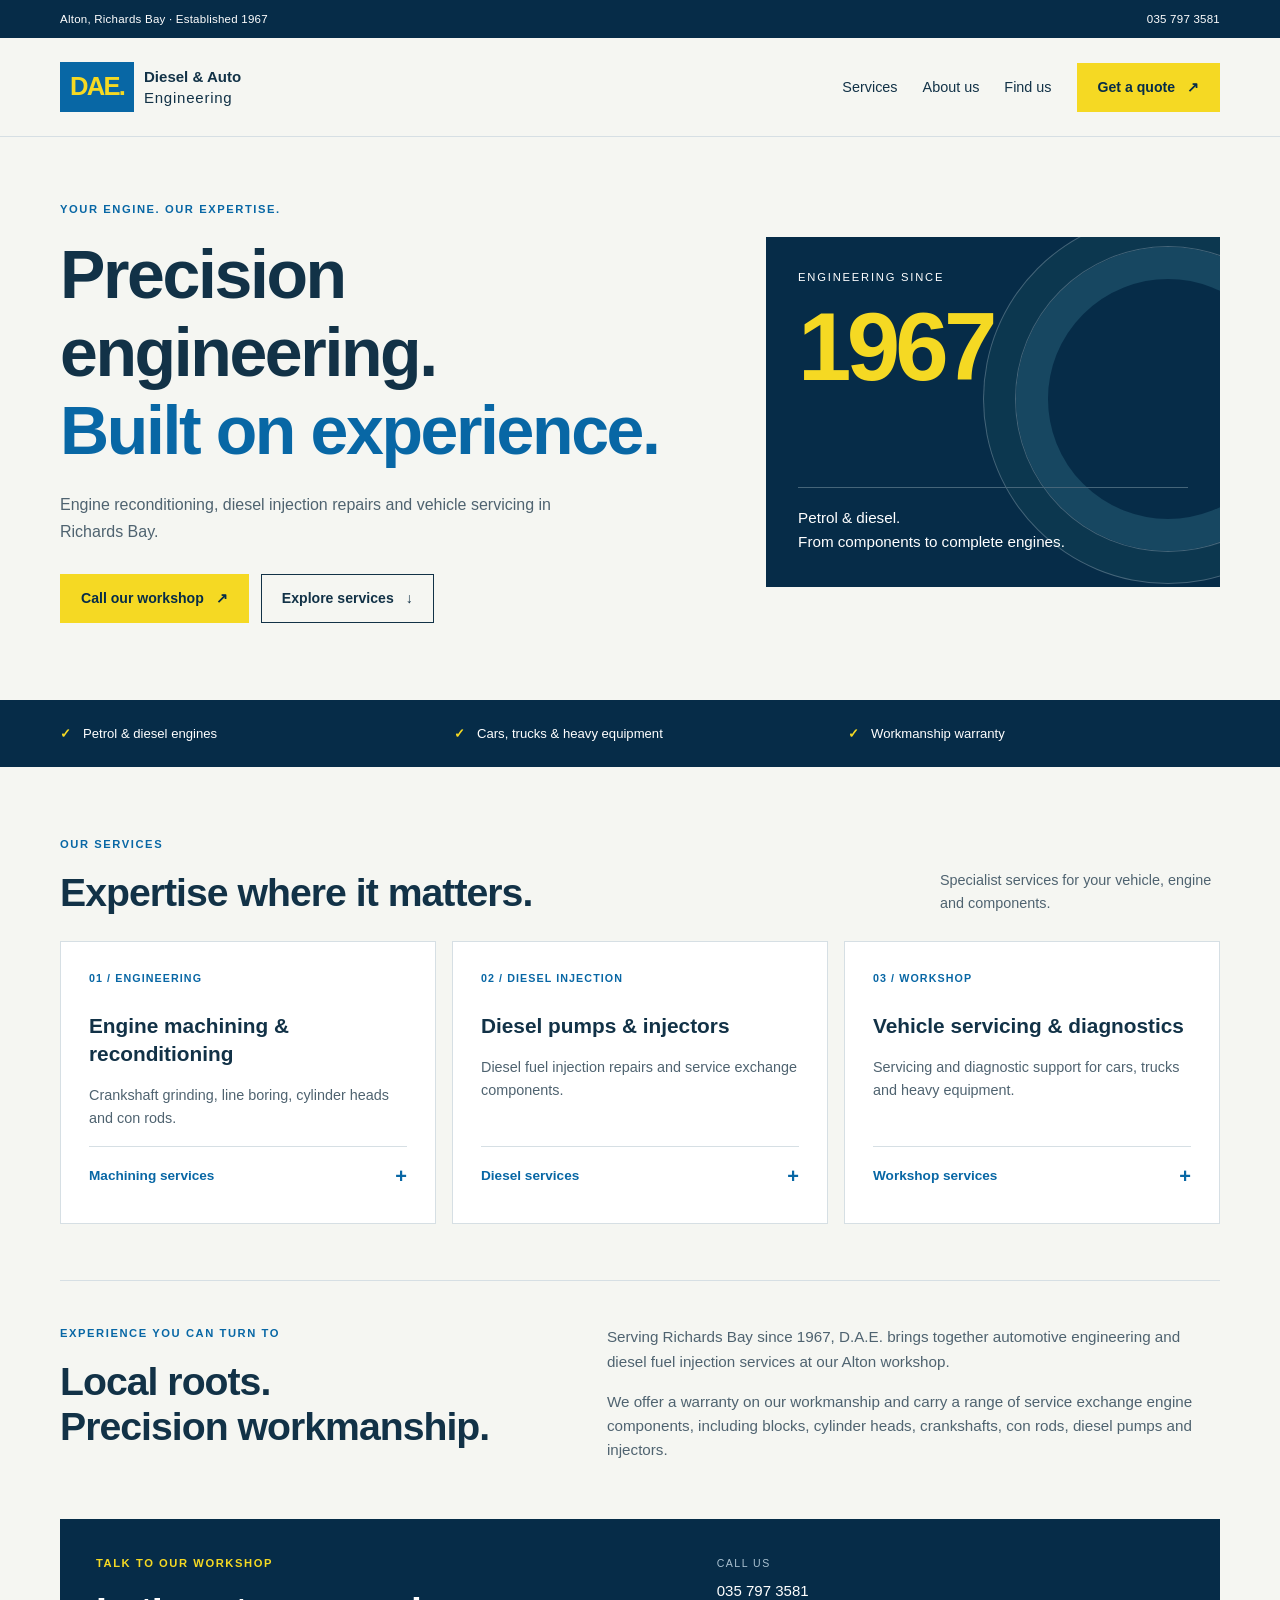
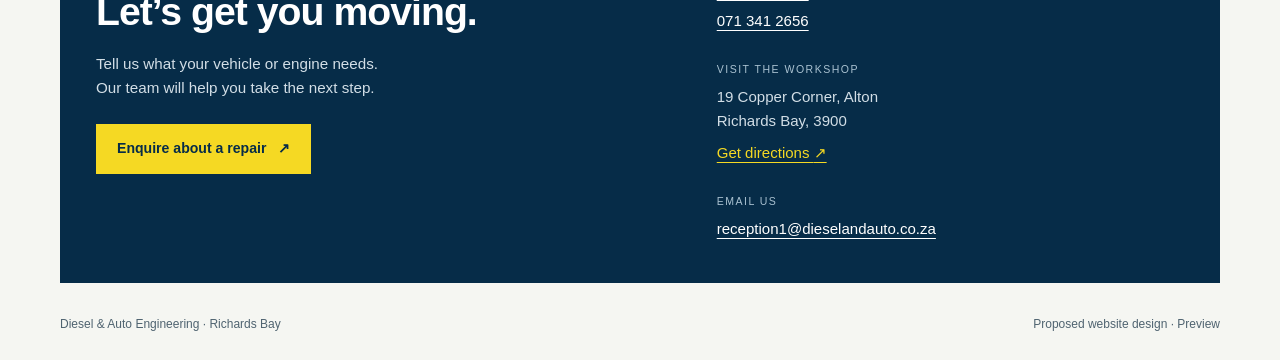
==== index.html @ 2332ab9b "Build mobile-first Diesel and Auto Engineering preview" ====
<!doctype html>
<html lang="en-ZA">
<head>
  <meta charset="utf-8">
  <meta name="viewport" content="width=device-width, initial-scale=1">
  <meta name="theme-color" content="#062c48">
  <meta name="description" content="Diesel & Auto Engineering in Richards Bay. Engine reconditioning, precision machining, diesel pump and injector repairs, and vehicle servicing.">
  <title>Diesel & Auto Engineering | Richards Bay</title>
  <link rel="icon" href="favicon.svg" type="image/svg+xml">
  <link rel="stylesheet" href="styles.css">
</head>
<body>
  <a class="skip-link" href="#main">Skip to content</a>
  <div class="topbar"><div class="container topbar-inner"><span>Alton, Richards Bay · Established 1967</span><a href="tel:+27357973581">035 797 3581</a></div></div>
  <header class="site-header"><div class="container header-inner">
    <a class="brand" href="#" aria-label="Diesel and Auto Engineering homepage"><span class="monogram">DAE.</span><span class="brand-name">Diesel &amp; Auto<span>Engineering</span></span></a>
    <button class="menu-toggle" type="button" aria-expanded="false" aria-controls="navigation">Menu <span aria-hidden="true">☰</span></button>
    <nav id="navigation" class="navigation" aria-label="Main navigation"><a href="#services">Services</a><a href="#about">About us</a><a href="#contact">Find us</a><a class="button" href="mailto:reception1@dieselandauto.co.za?subject=Website%20quote%20enquiry">Get a quote <span aria-hidden="true">↗</span></a></nav>
  </div></header>
  <main id="main">
    <section class="hero container" aria-labelledby="hero-title"><div class="hero-copy"><p class="eyebrow">Your engine. Our expertise.</p><h1 id="hero-title">Precision engineering.<br><span>Built on experience.</span></h1><p class="lead">Engine reconditioning, diesel injection repairs and vehicle servicing in Richards Bay.</p><div class="actions"><a class="button" href="tel:+27357973581">Call our workshop <span aria-hidden="true">↗</span></a><a class="button button-outline" href="#services">Explore services <span aria-hidden="true">↓</span></a></div></div><div class="heritage"><div class="heritage-top"><p class="heritage-label">Engineering since</p><p class="heritage-year">1967</p></div><p class="heritage-caption">Petrol &amp; diesel.<br>From components to complete engines.</p></div></section>
    <div class="trust-strip"><ul class="container trust-list"><li><span aria-hidden="true">✓</span> Petrol &amp; diesel engines</li><li><span aria-hidden="true">✓</span> Cars, trucks &amp; heavy equipment</li><li><span aria-hidden="true">✓</span> Workmanship warranty</li></ul></div>
    <section class="services container" id="services" aria-labelledby="services-title"><div class="section-heading"><div><p class="eyebrow">Our services</p><h2 id="services-title">Expertise where it matters.</h2></div><p>Specialist services for your vehicle, engine and components.</p></div><div class="service-grid">
      <article class="service-card"><span class="service-number" aria-hidden="true">01 / ENGINEERING</span><h3>Engine machining &amp; reconditioning</h3><p>Crankshaft grinding, line boring, cylinder heads and con rods.</p><details><summary>Machining services <span aria-hidden="true">+</span></summary><ul><li>Crankshaft grinding and line boring</li><li>Cylinder head and con rod reconditioning</li><li>Surface grinding</li><li>Crack detection and pressure testing</li><li>Aluminium welding</li></ul></details></article>
      <article class="service-card"><span class="service-number" aria-hidden="true">02 / DIESEL INJECTION</span><h3>Diesel pumps &amp; injectors</h3><p>Diesel fuel injection repairs and service exchange components.</p><details><summary>Diesel services <span aria-hidden="true">+</span></summary><p>Speak to our workshop about diesel pump and injector repairs, and availability of service exchange components.</p></details></article>
      <article class="service-card"><span class="service-number" aria-hidden="true">03 / WORKSHOP</span><h3>Vehicle servicing &amp; diagnostics</h3><p>Servicing and diagnostic support for cars, trucks and heavy equipment.</p><details><summary>Workshop services <span aria-hidden="true">+</span></summary><p>Contact the workshop to discuss your vehicle, diagnostic needs and the work required.</p></details></article>
    </div></section>
    <section class="about container" id="about" aria-labelledby="about-title"><div><p class="eyebrow">Experience you can turn to</p><h2 id="about-title">Local roots.<br>Precision workmanship.</h2></div><div><p>Serving Richards Bay since 1967, D.A.E. brings together automotive engineering and diesel fuel injection services at our Alton workshop.</p><p>We offer a warranty on our workmanship and carry a range of service exchange engine components, including blocks, cylinder heads, crankshafts, con rods, diesel pumps and injectors.</p></div></section>
    <section class="contact-section container" id="contact" aria-labelledby="contact-title"><div class="contact-panel"><div><p class="eyebrow">Talk to our workshop</p><h2 id="contact-title">Let’s get you moving.</h2><p>Tell us what your vehicle or engine needs.<br>Our team will help you take the next step.</p><div class="actions"><a class="button" href="mailto:reception1@dieselandauto.co.za?subject=Website%20repair%20enquiry">Enquire about a repair <span aria-hidden="true">↗</span></a></div></div><address><div><span class="contact-label">Call us</span><a href="tel:+27357973581">035 797 3581</a><a href="tel:+27713412656">071 341 2656</a></div><div><span class="contact-label">Visit the workshop</span><p>19 Copper Corner, Alton<br>Richards Bay, 3900</p><a class="directions" href="https://maps.app.goo.gl/DDSWvaGtreuxopzLA" target="_blank" rel="noopener noreferrer">Get directions <span aria-hidden="true">↗</span></a></div><div><span class="contact-label">Email us</span><a class="email" href="mailto:reception1@dieselandauto.co.za">reception1@dieselandauto.co.za</a></div></address></div></section>
  </main>
  <footer class="container"><p>Diesel &amp; Auto Engineering · Richards Bay</p><p class="preview-note">Proposed website design · Preview</p></footer>
  <script src="script.js" defer></script>
</body>
</html>
---- styles.css ----
:root{color-scheme:light;--navy:#062c48;--blue:#0867a5;--yellow:#f5d923;--paper:#f5f6f2;--ink:#123247;--line:#d6dfe4;--muted:#4f6370;font-family:Arial,Helvetica,sans-serif;color:var(--ink);background:var(--paper);font-size:16px;line-height:1.6;scroll-padding-top:24px}
*{box-sizing:border-box}body{margin:0}a{color:inherit;text-underline-offset:4px}button{font:inherit}h1,h2,h3,p{margin:0}h1,h2,h3{line-height:1.15}h1{font-size:clamp(2.2rem,6.2vw,4.25rem);letter-spacing:-.035em;overflow-wrap:normal}h2{font-size:clamp(1.75rem,4vw,2.45rem);letter-spacing:-.025em}h3{font-size:1.3rem;line-height:1.35}a,button,summary{-webkit-tap-highlight-color:transparent}a:focus-visible,button:focus-visible,summary:focus-visible{outline:3px solid var(--blue);outline-offset:5px}.container{width:min(100% - 40px,1160px);margin-inline:auto}.skip-link{position:absolute;z-index:10;top:10px;left:10px;background:white;padding:10px 16px;transform:translateY(-200%)}.skip-link:focus{transform:none}.topbar{background:var(--navy);color:white;font-size:.72rem;letter-spacing:.02em}.topbar-inner{display:flex;flex-wrap:wrap;gap:4px 18px;justify-content:space-between;padding-block:10px}.topbar a{text-decoration:none;white-space:nowrap}.header-inner{display:flex;flex-wrap:wrap;gap:18px;align-items:center;justify-content:space-between;padding-block:20px}.site-header{border-bottom:1px solid var(--line)}.brand{display:flex;align-items:center;gap:10px;text-decoration:none;min-width:0}.monogram{background:var(--blue);color:var(--yellow);font-size:1.6rem;font-weight:800;letter-spacing:-.07em;padding:8px 10px;line-height:1.3}.brand-name{font-size:.85rem;font-weight:700;line-height:1.4}.brand-name span{display:block;font-weight:400;letter-spacing:.05em}.menu-toggle{display:flex;gap:8px;align-items:center;justify-content:center;border:1px solid var(--line);background:transparent;color:var(--ink);padding:10px 12px;min-height:44px;font-size:.85rem;cursor:pointer}.navigation{display:flex;width:100%;flex-direction:column;gap:8px}.navigation a:not(.button){padding:8px 0;min-height:44px;text-decoration:none;font-size:.9rem}.js .navigation{display:none}.js .navigation.is-open{display:flex}.button{display:inline-flex;justify-content:center;align-items:center;gap:12px;min-height:48px;padding:13px 20px;border:1px solid transparent;background:var(--yellow);color:var(--navy);font-size:.88rem;font-weight:700;text-decoration:none;line-height:1.5;text-align:center;white-space:normal}.button:hover{background:#ffe852}.button-outline{background:transparent;border-color:var(--ink);color:var(--ink)}.button-outline:hover{background:#e6edf1}.actions{display:flex;flex-direction:column;gap:12px;align-items:stretch}.hero{display:grid;gap:32px;padding-block:38px}.hero-copy,.heritage,.service-card,.about>div,.contact-panel>div,address{min-width:0}.eyebrow{font-size:.7rem;font-weight:700;letter-spacing:.14em;text-transform:uppercase;color:var(--blue);margin-bottom:16px}.hero h1 span{color:var(--blue)}.lead{font-size:1rem;line-height:1.7;color:var(--muted);margin-block:22px 28px;max-width:500px}.heritage{background:var(--navy);color:white;padding:28px;position:relative;isolation:isolate;overflow:hidden;display:flex;flex-direction:column;justify-content:space-between;gap:28px;min-height:250px}.heritage::before{content:'';position:absolute;z-index:-1;width:240px;height:240px;border:32px solid #174761;border-radius:50%;right:-100px;top:10px;box-shadow:0 0 0 1px #456579,0 0 0 32px #0c374f,0 0 0 33px #456579}.heritage-label{font-size:.7rem;letter-spacing:.16em;text-transform:uppercase}.heritage-year{font-size:4.7rem;line-height:1.1;font-weight:800;letter-spacing:-.05em;color:var(--yellow);margin-top:7px}.heritage-caption{padding-top:18px;border-top:1px solid #456579;line-height:1.6;font-size:.95rem}.trust-strip{background:var(--navy);color:white}.trust-list{list-style:none;display:grid;gap:14px;padding:22px 0;font-size:.82rem}.trust-list li{display:flex;gap:12px;align-items:start}.trust-list span{color:var(--yellow);font-weight:700}.services{padding-block:40px}.section-heading{display:grid;gap:16px;margin-bottom:26px}.section-heading>p{color:var(--muted);font-size:.9rem;max-width:290px}.service-grid{display:grid;gap:16px}.service-card{background:#fff;border:1px solid var(--line);padding:25px;display:flex;flex-direction:column;align-items:start;gap:16px}.service-number{font-size:.67rem;letter-spacing:.1em;color:var(--blue);font-weight:700;margin-bottom:9px}.service-card>p{font-size:.9rem;color:var(--muted)}details{width:100%;margin-top:auto;border-top:1px solid var(--line)}summary{display:flex;justify-content:space-between;gap:12px;align-items:center;list-style:none;cursor:pointer;min-height:48px;padding-top:10px;color:var(--blue);font-size:.85rem;font-weight:700}summary::-webkit-details-marker{display:none}summary span{font-size:1.25rem;flex:none}details[open] summary span{transform:rotate(45deg)}details p,details ul{font-size:.87rem;color:var(--muted);padding-top:12px}details ul{padding-left:18px;margin:0}details li+li{margin-top:5px}.about{display:grid;gap:22px;border-top:1px solid var(--line);padding-block:36px 44px}.about p:not(.eyebrow){color:var(--muted);font-size:.95rem}.about p+p{margin-top:16px}.contact-section{padding-bottom:32px}.contact-panel{background:var(--navy);color:white;padding:28px;display:grid;gap:34px}.contact-panel .eyebrow{color:var(--yellow)}.contact-panel>div>p:not(.eyebrow){color:#d2dee6;margin-block:18px 24px;font-size:.95rem}.contact-panel address{font-style:normal;display:grid;gap:22px}.contact-panel address a{display:block;max-width:100%;font-size:.94rem;min-height:30px}.contact-label{display:block;text-transform:uppercase;font-size:.66rem;letter-spacing:.14em;color:#aac2d1;margin-bottom:7px}.contact-panel address p{font-size:.94rem;color:#d2dee6}.directions{color:var(--yellow);margin-top:8px}.email{overflow-wrap:anywhere}.contact-panel a:focus-visible{outline-color:var(--yellow)}footer{display:flex;flex-direction:column;gap:8px;padding-bottom:26px;font-size:.75rem;color:var(--muted)}
@media(min-width:420px){.actions{flex-direction:row;flex-wrap:wrap;align-items:start}.brand-name{font-size:.94rem}.heritage{min-height:290px}}
@media(min-width:640px){.container{width:min(100% - 64px,1160px)}.header-inner{padding-block:24px}.hero{padding-block:52px;gap:36px}.trust-list{grid-template-columns:repeat(3,minmax(0,1fr));gap:22px;padding-block:23px}.service-grid{grid-template-columns:repeat(2,minmax(0,1fr))}.service-card:last-child{grid-column:1/-1}.section-heading{grid-template-columns:minmax(0,1fr) minmax(0,280px);align-items:end;gap:28px}.about{grid-template-columns:minmax(0,1fr) minmax(0,1.2fr);gap:36px}.contact-panel{padding:36px}.contact-panel address{grid-template-columns:repeat(2,minmax(0,1fr))}.contact-panel address>div:last-child{grid-column:1/-1}footer{flex-direction:row;justify-content:space-between}}
@media(min-width:900px){.menu-toggle{display:none}.navigation,.js .navigation{display:flex;flex-direction:row;width:auto;align-items:center;gap:25px}.navigation a:not(.button){display:flex;align-items:center}.hero{grid-template-columns:minmax(0,1.45fr) minmax(0,1fr);align-items:center;padding-block:64px;gap:48px}.heritage{min-height:350px;padding:32px}.heritage-year{font-size:6rem}.service-grid{grid-template-columns:repeat(3,minmax(0,1fr))}.service-card:last-child{grid-column:auto}.services{padding-block:56px}.service-card{padding:28px}.contact-panel{grid-template-columns:minmax(0,1.2fr) minmax(0,1fr);align-items:start;gap:60px}.contact-panel address{grid-template-columns:1fr}.contact-panel address>div:last-child{grid-column:auto}.about{padding-block:44px 56px}}
@media(prefers-reduced-motion:no-preference){html{scroll-behavior:smooth}}
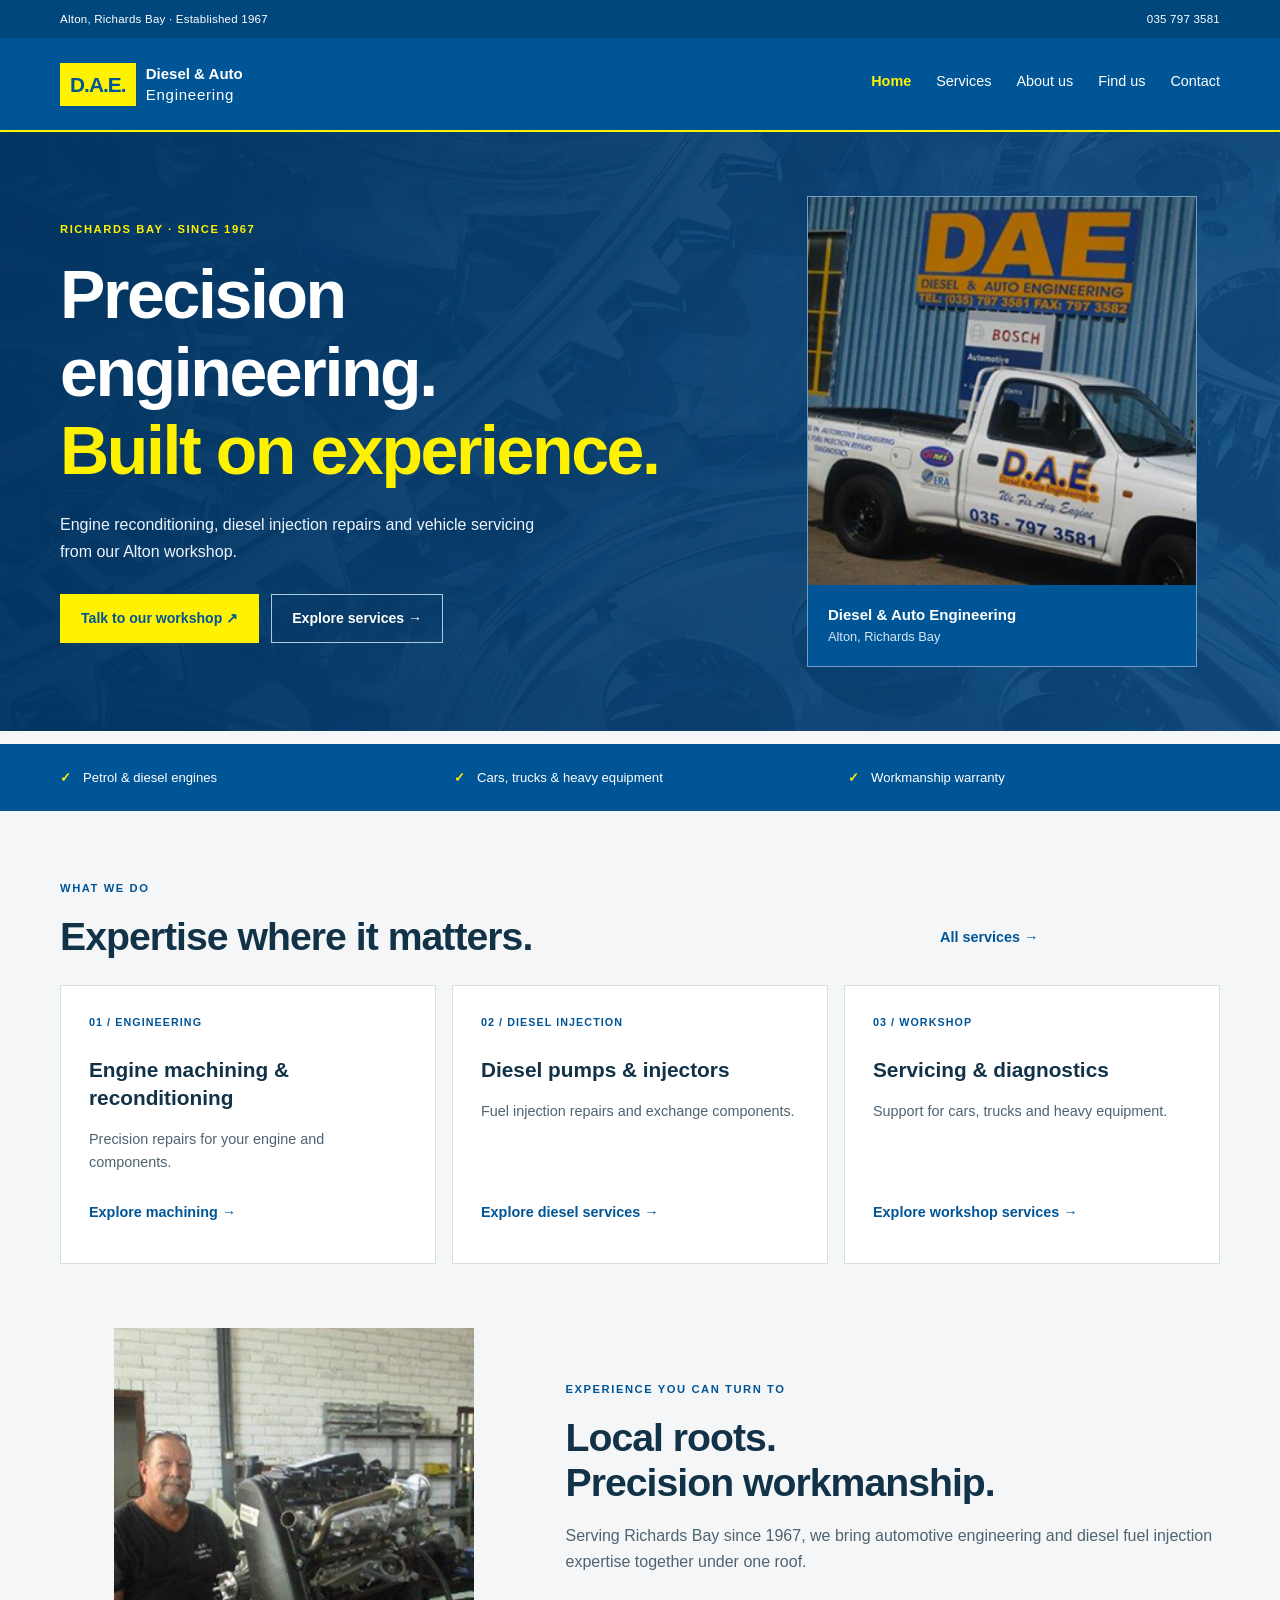
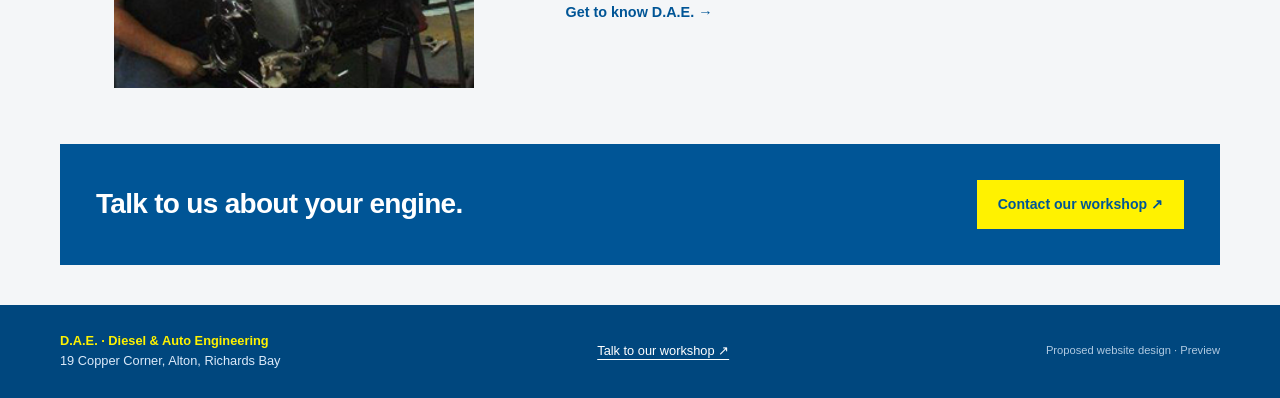
==== commit 86386beb: "Add separate pages and original DAE branding" ====
--- a/index.html
+++ b/index.html
@@ -1,34 +1 @@
-<!doctype html>
-<html lang="en-ZA">
-<head>
-  <meta charset="utf-8">
-  <meta name="viewport" content="width=device-width, initial-scale=1">
-  <meta name="theme-color" content="#062c48">
-  <meta name="description" content="Diesel & Auto Engineering in Richards Bay. Engine reconditioning, precision machining, diesel pump and injector repairs, and vehicle servicing.">
-  <title>Diesel & Auto Engineering | Richards Bay</title>
-  <link rel="icon" href="favicon.svg" type="image/svg+xml">
-  <link rel="stylesheet" href="styles.css">
-</head>
-<body>
-  <a class="skip-link" href="#main">Skip to content</a>
-  <div class="topbar"><div class="container topbar-inner"><span>Alton, Richards Bay · Established 1967</span><a href="tel:+27357973581">035 797 3581</a></div></div>
-  <header class="site-header"><div class="container header-inner">
-    <a class="brand" href="#" aria-label="Diesel and Auto Engineering homepage"><span class="monogram">DAE.</span><span class="brand-name">Diesel &amp; Auto<span>Engineering</span></span></a>
-    <button class="menu-toggle" type="button" aria-expanded="false" aria-controls="navigation">Menu <span aria-hidden="true">☰</span></button>
-    <nav id="navigation" class="navigation" aria-label="Main navigation"><a href="#services">Services</a><a href="#about">About us</a><a href="#contact">Find us</a><a class="button" href="mailto:reception1@dieselandauto.co.za?subject=Website%20quote%20enquiry">Get a quote <span aria-hidden="true">↗</span></a></nav>
-  </div></header>
-  <main id="main">
-    <section class="hero container" aria-labelledby="hero-title"><div class="hero-copy"><p class="eyebrow">Your engine. Our expertise.</p><h1 id="hero-title">Precision engineering.<br><span>Built on experience.</span></h1><p class="lead">Engine reconditioning, diesel injection repairs and vehicle servicing in Richards Bay.</p><div class="actions"><a class="button" href="tel:+27357973581">Call our workshop <span aria-hidden="true">↗</span></a><a class="button button-outline" href="#services">Explore services <span aria-hidden="true">↓</span></a></div></div><div class="heritage"><div class="heritage-top"><p class="heritage-label">Engineering since</p><p class="heritage-year">1967</p></div><p class="heritage-caption">Petrol &amp; diesel.<br>From components to complete engines.</p></div></section>
-    <div class="trust-strip"><ul class="container trust-list"><li><span aria-hidden="true">✓</span> Petrol &amp; diesel engines</li><li><span aria-hidden="true">✓</span> Cars, trucks &amp; heavy equipment</li><li><span aria-hidden="true">✓</span> Workmanship warranty</li></ul></div>
-    <section class="services container" id="services" aria-labelledby="services-title"><div class="section-heading"><div><p class="eyebrow">Our services</p><h2 id="services-title">Expertise where it matters.</h2></div><p>Specialist services for your vehicle, engine and components.</p></div><div class="service-grid">
-      <article class="service-card"><span class="service-number" aria-hidden="true">01 / ENGINEERING</span><h3>Engine machining &amp; reconditioning</h3><p>Crankshaft grinding, line boring, cylinder heads and con rods.</p><details><summary>Machining services <span aria-hidden="true">+</span></summary><ul><li>Crankshaft grinding and line boring</li><li>Cylinder head and con rod reconditioning</li><li>Surface grinding</li><li>Crack detection and pressure testing</li><li>Aluminium welding</li></ul></details></article>
-      <article class="service-card"><span class="service-number" aria-hidden="true">02 / DIESEL INJECTION</span><h3>Diesel pumps &amp; injectors</h3><p>Diesel fuel injection repairs and service exchange components.</p><details><summary>Diesel services <span aria-hidden="true">+</span></summary><p>Speak to our workshop about diesel pump and injector repairs, and availability of service exchange components.</p></details></article>
-      <article class="service-card"><span class="service-number" aria-hidden="true">03 / WORKSHOP</span><h3>Vehicle servicing &amp; diagnostics</h3><p>Servicing and diagnostic support for cars, trucks and heavy equipment.</p><details><summary>Workshop services <span aria-hidden="true">+</span></summary><p>Contact the workshop to discuss your vehicle, diagnostic needs and the work required.</p></details></article>
-    </div></section>
-    <section class="about container" id="about" aria-labelledby="about-title"><div><p class="eyebrow">Experience you can turn to</p><h2 id="about-title">Local roots.<br>Precision workmanship.</h2></div><div><p>Serving Richards Bay since 1967, D.A.E. brings together automotive engineering and diesel fuel injection services at our Alton workshop.</p><p>We offer a warranty on our workmanship and carry a range of service exchange engine components, including blocks, cylinder heads, crankshafts, con rods, diesel pumps and injectors.</p></div></section>
-    <section class="contact-section container" id="contact" aria-labelledby="contact-title"><div class="contact-panel"><div><p class="eyebrow">Talk to our workshop</p><h2 id="contact-title">Let’s get you moving.</h2><p>Tell us what your vehicle or engine needs.<br>Our team will help you take the next step.</p><div class="actions"><a class="button" href="mailto:reception1@dieselandauto.co.za?subject=Website%20repair%20enquiry">Enquire about a repair <span aria-hidden="true">↗</span></a></div></div><address><div><span class="contact-label">Call us</span><a href="tel:+27357973581">035 797 3581</a><a href="tel:+27713412656">071 341 2656</a></div><div><span class="contact-label">Visit the workshop</span><p>19 Copper Corner, Alton<br>Richards Bay, 3900</p><a class="directions" href="https://maps.app.goo.gl/DDSWvaGtreuxopzLA" target="_blank" rel="noopener noreferrer">Get directions <span aria-hidden="true">↗</span></a></div><div><span class="contact-label">Email us</span><a class="email" href="mailto:reception1@dieselandauto.co.za">reception1@dieselandauto.co.za</a></div></address></div></section>
-  </main>
-  <footer class="container"><p>Diesel &amp; Auto Engineering · Richards Bay</p><p class="preview-note">Proposed website design · Preview</p></footer>
-  <script src="script.js" defer></script>
-</body>
-</html>
+<!doctype html><html lang="en-ZA"><head><meta charset="utf-8"><meta name="viewport" content="width=device-width, initial-scale=1"><meta name="theme-color" content="#005596"><meta name="description" content="Home — Diesel & Auto Engineering, Alton, Richards Bay. Engine reconditioning and diesel specialists since 1967."><title>Home | D.A.E. Diesel & Auto Engineering</title><link rel="icon" href="favicon.svg" type="image/svg+xml"><link rel="stylesheet" href="styles.css"><script>document.documentElement.classList.add('js');</script></head><body><a class="skip-link" href="#main">Skip to content</a><div class="topbar"><div class="container topbar-inner"><span>Alton, Richards Bay · Established 1967</span><a href="tel:+27357973581">035 797 3581</a></div></div><header class="site-header"><div class="container header-inner"><a class="brand" href="index.html" aria-label="Diesel and Auto Engineering homepage"><span class="monogram">D.A.E.</span><span class="brand-name">Diesel &amp; Auto<span>Engineering</span></span></a><button class="menu-toggle" type="button" aria-expanded="false" aria-controls="navigation"><span>Menu</span><span class="menu-icon" aria-hidden="true"><span></span><span></span><span></span></span></button><div class="navigation-shell" id="navigation"><nav class="navigation" aria-label="Main navigation"><a href="index.html" aria-current="page">Home</a><a href="services.html" >Services</a><a href="about.html" >About us</a><a href="find-us.html" >Find us</a><a href="contact.html" >Contact</a></nav></div></div></header><main id="main"><section class="home-hero"><div class="container hero"><div class="hero-copy"><p class="eyebrow">Richards Bay · Since 1967</p><h1>Precision engineering.<br><span>Built on experience.</span></h1><p class="lead">Engine reconditioning, diesel injection repairs and vehicle servicing from our Alton workshop.</p><div class="actions"><a class="button" href="contact.html">Talk to our workshop ↗</a><a class="button button-outline" href="services.html">Explore services →</a></div></div><div class="hero-photo"><img src="dae-workshop.jpg" width="300" height="300" alt="D.A.E. workshop frontage and branded service vehicle" fetchpriority="high"><div class="photo-caption">Diesel &amp; Auto Engineering<span>Alton, Richards Bay</span></div></div></div></section><div class="trust-strip"><ul class="container trust-list"><li><span aria-hidden="true">✓</span> Petrol &amp; diesel engines</li><li><span aria-hidden="true">✓</span> Cars, trucks &amp; heavy equipment</li><li><span aria-hidden="true">✓</span> Workmanship warranty</li></ul></div><section class="container services"><div class="section-heading"><div><p class="eyebrow">What we do</p><h2>Expertise where it matters.</h2></div><a class="text-link" href="services.html">All services →</a></div><div class="service-grid"><a class="service-card service-link" href="services.html#machining"><span class="service-number">01 / ENGINEERING</span><h3>Engine machining &amp; reconditioning</h3><p>Precision repairs for your engine and components.</p><span class="text-link">Explore machining →</span></a><a class="service-card service-link" href="services.html#diesel"><span class="service-number">02 / DIESEL INJECTION</span><h3>Diesel pumps &amp; injectors</h3><p>Fuel injection repairs and exchange components.</p><span class="text-link">Explore diesel services →</span></a><a class="service-card service-link" href="services.html#workshop"><span class="service-number">03 / WORKSHOP</span><h3>Servicing &amp; diagnostics</h3><p>Support for cars, trucks and heavy equipment.</p><span class="text-link">Explore workshop services →</span></a></div></section><section class="container photo-story"><img class="" src="dae-engine.jpg" alt="Engine work at the D.A.E. workshop" width="300" height="300" loading="lazy" decoding="async"><div><p class="eyebrow">Experience you can turn to</p><h2>Local roots.<br>Precision workmanship.</h2><p>Serving Richards Bay since 1967, we bring automotive engineering and diesel fuel injection expertise together under one roof.</p><a class="text-link" href="about.html">Get to know D.A.E. →</a></div></section><section class="container page-cta"><h2>Talk to us about your engine.</h2><a class="button" href="contact.html">Contact our workshop ↗</a></section></main><footer class="site-footer"><div class="container footer-inner"><div><strong>D.A.E. · Diesel &amp; Auto Engineering</strong><p>19 Copper Corner, Alton, Richards Bay</p></div><a href="contact.html">Talk to our workshop ↗</a><p class="preview-note">Proposed website design · Preview</p></div></footer><script src="script.js" defer></script></body></html>
--- a/styles.css
+++ b/styles.css
@@ -4,3 +4,13 @@
 @media(min-width:640px){.container{width:min(100% - 64px,1160px)}.header-inner{padding-block:24px}.hero{padding-block:52px;gap:36px}.trust-list{grid-template-columns:repeat(3,minmax(0,1fr));gap:22px;padding-block:23px}.service-grid{grid-template-columns:repeat(2,minmax(0,1fr))}.service-card:last-child{grid-column:1/-1}.section-heading{grid-template-columns:minmax(0,1fr) minmax(0,280px);align-items:end;gap:28px}.about{grid-template-columns:minmax(0,1fr) minmax(0,1.2fr);gap:36px}.contact-panel{padding:36px}.contact-panel address{grid-template-columns:repeat(2,minmax(0,1fr))}.contact-panel address>div:last-child{grid-column:1/-1}footer{flex-direction:row;justify-content:space-between}}
 @media(min-width:900px){.menu-toggle{display:none}.navigation,.js .navigation{display:flex;flex-direction:row;width:auto;align-items:center;gap:25px}.navigation a:not(.button){display:flex;align-items:center}.hero{grid-template-columns:minmax(0,1.45fr) minmax(0,1fr);align-items:center;padding-block:64px;gap:48px}.heritage{min-height:350px;padding:32px}.heritage-year{font-size:6rem}.service-grid{grid-template-columns:repeat(3,minmax(0,1fr))}.service-card:last-child{grid-column:auto}.services{padding-block:56px}.service-card{padding:28px}.contact-panel{grid-template-columns:minmax(0,1.2fr) minmax(0,1fr);align-items:start;gap:60px}.contact-panel address{grid-template-columns:1fr}.contact-panel address>div:last-child{grid-column:auto}.about{padding-block:44px 56px}}
 @media(prefers-reduced-motion:no-preference){html{scroll-behavior:smooth}}
+
+/* D.A.E. original colours and mobile-first multi-page layout. */
+:root{--navy:#005596;--blue:#005596;--yellow:#fff200;--paper:#f4f6f8}
+.site-header{background:var(--blue);color:#fff;border-bottom:2px solid var(--yellow)}.topbar{background:#00477e}.header-inner{row-gap:0}.monogram{background:var(--yellow);color:var(--blue);font-size:1.3rem;letter-spacing:-.045em}.brand-name{font-size:.8rem}.menu-toggle{border-color:#719dbf;color:white;font-size:.8rem;gap:10px}.menu-icon{display:flex;flex-direction:column;gap:4px;width:17px}.menu-icon span{height:2px;width:17px;background:var(--yellow);transition:transform 350ms ease,opacity 250ms ease}.menu-toggle[aria-expanded="true"] .menu-icon span:first-child{transform:translateY(6px) rotate(45deg)}.menu-toggle[aria-expanded="true"] .menu-icon span:nth-child(2){opacity:0}.menu-toggle[aria-expanded="true"] .menu-icon span:last-child{transform:translateY(-6px) rotate(-45deg)}
+.navigation-shell{width:100%}.navigation,.js .navigation{display:flex;flex-direction:column;width:100%;gap:0;min-height:0;overflow:hidden}.navigation a:not(.button){display:block;padding:12px 8px;font-size:.9rem;border-bottom:1px solid #417fac}.navigation a[aria-current="page"]{color:var(--yellow);font-weight:700}.navigation a:hover{color:var(--yellow)}.js .navigation-shell{display:grid;grid-template-rows:0fr;opacity:0;visibility:hidden;transition:grid-template-rows 350ms cubic-bezier(.22,1,.36,1),opacity 280ms ease,visibility 0s linear 350ms}.js .navigation-shell.is-open{grid-template-rows:1fr;opacity:1;visibility:visible;transition:grid-template-rows 350ms cubic-bezier(.22,1,.36,1),opacity 280ms ease,visibility 0s}.navigation-shell.is-open .navigation{padding-top:16px}.site-header a:focus-visible,.menu-toggle:focus-visible{outline-color:var(--yellow)}.button:hover{background:#fff85c}
+.home-hero{background:linear-gradient(90deg,rgba(0,50,94,.88),rgba(0,65,113,.55)),url('dae-background.jpg') center/cover;color:white}.home-hero .hero{grid-template-columns:1fr;padding-block:42px;gap:32px}.home-hero h1 span,.home-hero .eyebrow{color:var(--yellow)}.home-hero .lead{color:#edf4fb}.home-hero .button-outline{color:white;border-color:#acc9e0}.home-hero .button-outline:hover{background:#005596}.hero-photo{max-width:390px;width:100%;justify-self:center;border:1px solid #769dc1;min-width:0}.hero-photo img{display:block;width:100%;height:auto;aspect-ratio:1;object-fit:cover}.photo-caption{background:var(--blue);padding:18px 20px;font-size:.94rem;font-weight:700}.photo-caption span{display:block;font-size:.8rem;font-weight:400;color:#d5e7f5}.service-link{text-decoration:none}.service-link:hover{border-color:var(--blue)}.text-link{color:var(--blue);font-size:.9rem;font-weight:700;text-decoration:none;min-height:44px;display:inline-flex;align-items:center;gap:8px}.service-link .text-link{margin-top:auto}.photo-story{display:grid;gap:25px;padding-block:8px 44px;align-items:center}.photo-story>img{width:100%;height:auto;max-width:380px;justify-self:center;aspect-ratio:1;object-fit:cover}.photo-story p:not(.eyebrow){color:var(--muted);margin-top:18px}.photo-story .text-link{margin-top:16px}.page-cta{display:flex;flex-direction:column;gap:22px;align-items:start;background:var(--blue);color:white;padding:28px;margin-block:0 40px}.page-cta h2{font-size:1.75rem}.page-banner{background:linear-gradient(90deg,rgba(0,50,94,.88),rgba(0,65,113,.6)),url('dae-background.jpg') center/cover;color:white;padding-block:40px}.page-banner .eyebrow{color:var(--yellow)}.page-banner h1{font-size:clamp(2rem,5vw,3.6rem);max-width:850px}.page-banner .lead{color:#edf4fb;margin-bottom:0;max-width:650px}.photo-grid{display:grid;gap:24px;padding-bottom:44px}.photo-grid figure{margin:0;background:#fff;border:1px solid var(--line);min-width:0}.photo-grid img{display:block;width:100%;aspect-ratio:1.5;object-fit:cover;height:auto}.photo-grid figcaption{padding:16px;font-size:.85rem;color:var(--muted)}.page-banner+.photo-story{padding-top:36px}.contact-section{padding-top:36px}.contact-help{padding-bottom:44px}.contact-help p{margin-block:18px 24px;max-width:650px;color:var(--muted)}.location-grid{display:grid;gap:30px;padding-block:36px 44px}.location-grid>div{min-width:0}.location-photo{width:100%;height:auto;max-width:380px;display:block;margin-bottom:25px}.location-grid address{font-style:normal;margin-block:16px 22px}.location-grid p{margin-top:22px;max-width:430px;color:var(--muted)}.map-panel{min-width:0}.map-panel iframe{display:block;width:100%;height:350px;border:1px solid var(--line);background:#e2e9ee}.site-footer{background:#00477e;color:#dbeafa;width:100%;padding:26px 0;margin:0;opacity:1}.footer-inner{display:flex;flex-direction:column;gap:18px;font-size:.8rem}.site-footer strong{color:var(--yellow)}.site-footer a{color:white}.preview-note{font-size:.7rem;opacity:.8}
+@media(min-width:640px){.photo-story{grid-template-columns:minmax(0,1fr) minmax(0,1.4fr);gap:38px;padding-bottom:56px}.photo-grid{grid-template-columns:repeat(2,minmax(0,1fr))}.page-cta{flex-direction:row;justify-content:space-between;align-items:center;padding:36px}.page-banner{padding-block:52px}.footer-inner{flex-direction:row;flex-wrap:wrap;justify-content:space-between;align-items:center}.photo-grid img{aspect-ratio:1.25}}
+@media(min-width:900px){.menu-toggle{display:flex}.navigation,.js .navigation{flex-direction:column;width:100%;align-items:stretch;gap:0}.navigation a:not(.button){display:block}.navigation-shell{width:100%}.home-hero .hero{grid-template-columns:minmax(0,1.55fr) minmax(0,1fr);padding-block:64px;gap:48px}.location-grid{grid-template-columns:minmax(0,1fr) minmax(0,1.3fr);gap:48px}.map-panel iframe{height:560px}.hero-photo{max-width:390px}.photo-story>img{max-width:360px}}
+@media(min-width:1100px){.menu-toggle{display:none}.navigation-shell,.js .navigation-shell,.js .navigation-shell.is-open{display:block;width:auto;opacity:1;visibility:visible;transition:none}.navigation,.js .navigation,.navigation-shell.is-open .navigation{display:flex;width:auto;flex-direction:row;align-items:center;gap:25px;padding:0;overflow:visible}.navigation a:not(.button){border:0;padding:8px 0}.brand-name{font-size:.94rem}}
+@media(prefers-reduced-motion:reduce){.js .navigation-shell,.js .navigation-shell.is-open,.menu-icon span{transition:none}}
